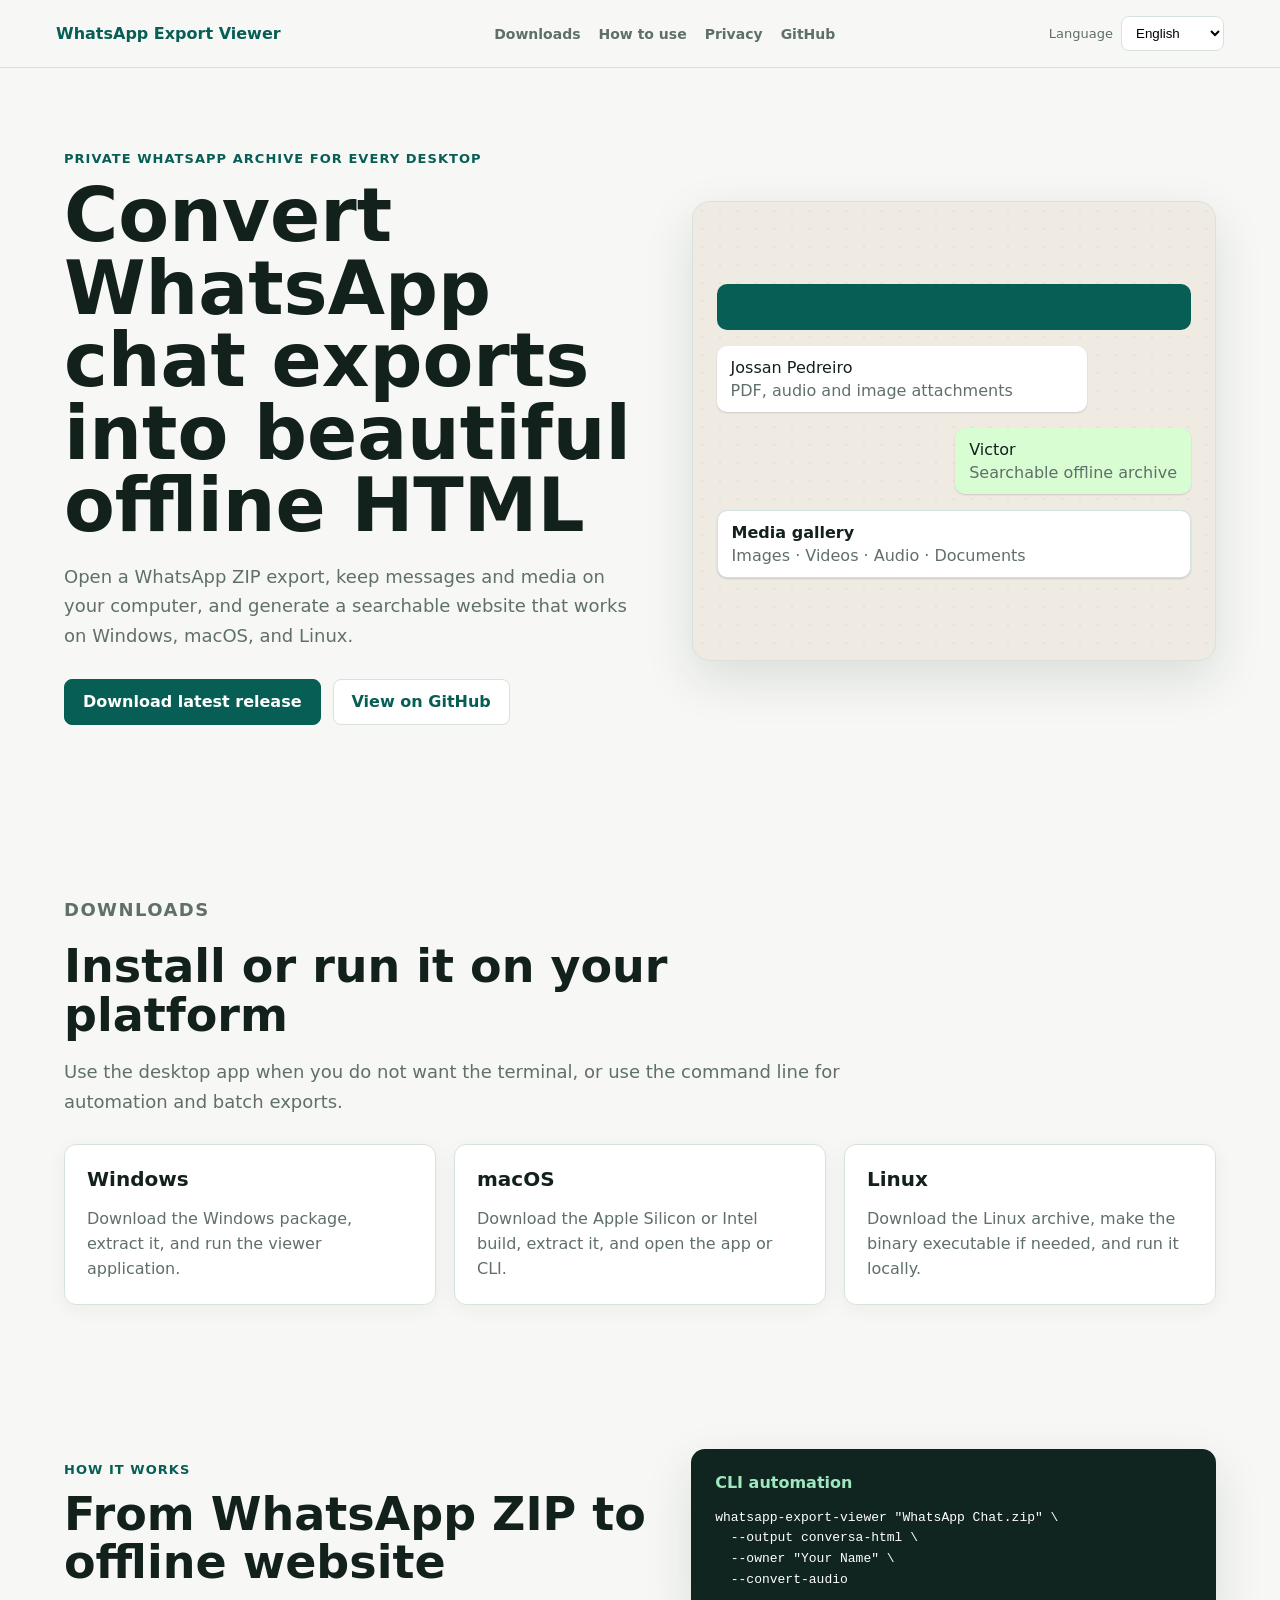
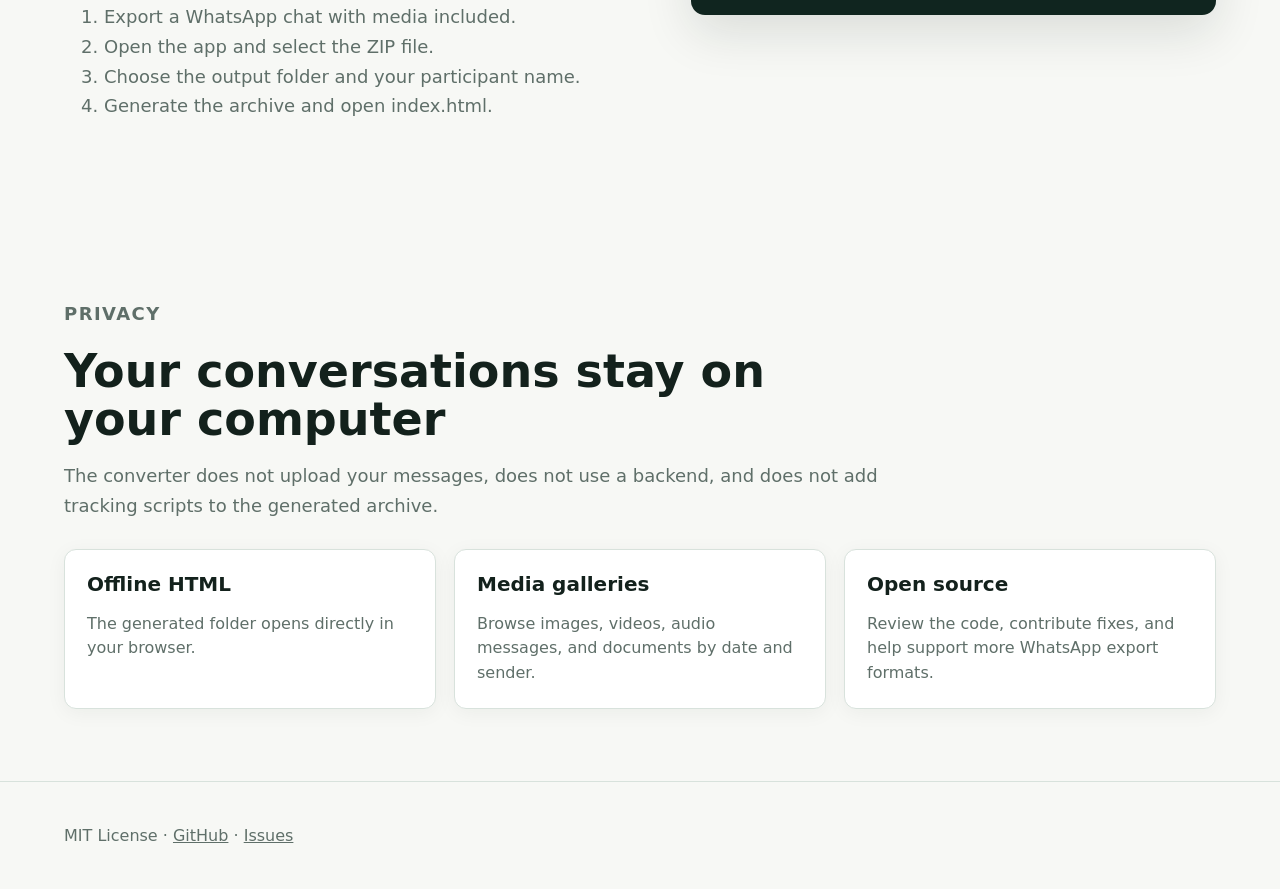
==== docs/index.html @ 4d86e49b "feat: add website gui and semantic releases" ====
<!doctype html>
<html lang="en">
<head>
  <meta charset="utf-8">
  <meta name="viewport" content="width=device-width, initial-scale=1">
  <title>WhatsApp Export Viewer - Offline WhatsApp Chat to HTML Converter</title>
  <meta name="description" content="Convert WhatsApp ZIP chat exports into private, searchable, offline HTML archives with media galleries for Windows, macOS, and Linux.">
  <meta name="keywords" content="WhatsApp export viewer, WhatsApp chat to HTML, offline WhatsApp archive, WhatsApp backup viewer, convert WhatsApp chat, visualizador exportação WhatsApp, conversor WhatsApp HTML, visor exportaciones WhatsApp">
  <meta property="og:title" content="WhatsApp Export Viewer">
  <meta property="og:description" content="Private offline WhatsApp chat export viewer for Windows, macOS, and Linux.">
  <meta property="og:type" content="website">
  <meta property="og:url" content="https://victorcechinel.github.io/whatsapp-export-viewer/">
  <link rel="canonical" href="https://victorcechinel.github.io/whatsapp-export-viewer/">
  <link rel="alternate" hreflang="en" href="https://victorcechinel.github.io/whatsapp-export-viewer/?lang=en">
  <link rel="alternate" hreflang="pt-BR" href="https://victorcechinel.github.io/whatsapp-export-viewer/?lang=pt-BR">
  <link rel="alternate" hreflang="es" href="https://victorcechinel.github.io/whatsapp-export-viewer/?lang=es">
  <link rel="stylesheet" href="styles.css">
</head>
<body>
  <header class="site-header">
    <a class="brand" href="#hero">WhatsApp Export Viewer</a>
    <nav aria-label="Primary">
      <a href="#downloads" data-i18n="nav_downloads">Downloads</a>
      <a href="#how" data-i18n="nav_how">How to use</a>
      <a href="#privacy" data-i18n="nav_privacy">Privacy</a>
      <a href="https://github.com/victorcechinel/whatsapp-export-viewer">GitHub</a>
    </nav>
    <label class="language-picker">
      <span data-i18n="language">Language</span>
      <select id="language">
        <option value="en">English</option>
        <option value="pt-BR">Português</option>
        <option value="es">Español</option>
      </select>
    </label>
  </header>

  <main>
    <section id="hero" class="hero">
      <div class="hero-copy">
        <p class="eyebrow" data-i18n="eyebrow">Private WhatsApp archive for every desktop</p>
        <h1 data-i18n="headline">Convert WhatsApp chat exports into beautiful offline HTML</h1>
        <p data-i18n="subheadline">Open a WhatsApp ZIP export, keep messages and media on your computer, and generate a searchable website that works on Windows, macOS, and Linux.</p>
        <div class="actions">
          <a class="button primary" href="https://github.com/victorcechinel/whatsapp-export-viewer/releases/latest" data-i18n="download_latest">Download latest release</a>
          <a class="button" href="https://github.com/victorcechinel/whatsapp-export-viewer" data-i18n="view_github">View on GitHub</a>
        </div>
      </div>
      <div class="preview" aria-label="Application preview">
        <div class="phone-bar"></div>
        <div class="bubble in">Jossan Pedreiro<br><span>PDF, audio and image attachments</span></div>
        <div class="bubble out">Victor<br><span>Searchable offline archive</span></div>
        <div class="gallery-card">
          <strong data-i18n="preview_gallery">Media gallery</strong>
          <span>Images · Videos · Audio · Documents</span>
        </div>
      </div>
    </section>

    <section id="downloads" class="section">
      <div class="section-heading">
        <p class="eyebrow" data-i18n="downloads_eyebrow">Downloads</p>
        <h2 data-i18n="downloads_title">Install or run it on your platform</h2>
        <p data-i18n="downloads_text">Use the desktop app when you do not want the terminal, or use the command line for automation and batch exports.</p>
      </div>
      <div class="cards">
        <a class="card" href="https://github.com/victorcechinel/whatsapp-export-viewer/releases/latest">
          <h3>Windows</h3>
          <p data-i18n="windows_text">Download the Windows package, extract it, and run the viewer application.</p>
        </a>
        <a class="card" href="https://github.com/victorcechinel/whatsapp-export-viewer/releases/latest">
          <h3>macOS</h3>
          <p data-i18n="mac_text">Download the Apple Silicon or Intel build, extract it, and open the app or CLI.</p>
        </a>
        <a class="card" href="https://github.com/victorcechinel/whatsapp-export-viewer/releases/latest">
          <h3>Linux</h3>
          <p data-i18n="linux_text">Download the Linux archive, make the binary executable if needed, and run it locally.</p>
        </a>
      </div>
    </section>

    <section id="how" class="section split">
      <div>
        <p class="eyebrow" data-i18n="how_eyebrow">How it works</p>
        <h2 data-i18n="how_title">From WhatsApp ZIP to offline website</h2>
        <ol>
          <li data-i18n="step1">Export a WhatsApp chat with media included.</li>
          <li data-i18n="step2">Open the app and select the ZIP file.</li>
          <li data-i18n="step3">Choose the output folder and your participant name.</li>
          <li data-i18n="step4">Generate the archive and open index.html.</li>
        </ol>
      </div>
      <div class="code-card">
        <span data-i18n="cli_title">CLI automation</span>
        <pre><code>whatsapp-export-viewer "WhatsApp Chat.zip" \
  --output conversa-html \
  --owner "Your Name" \
  --convert-audio</code></pre>
      </div>
    </section>

    <section id="privacy" class="section">
      <div class="section-heading">
        <p class="eyebrow" data-i18n="privacy_eyebrow">Privacy</p>
        <h2 data-i18n="privacy_title">Your conversations stay on your computer</h2>
        <p data-i18n="privacy_text">The converter does not upload your messages, does not use a backend, and does not add tracking scripts to the generated archive.</p>
      </div>
      <div class="cards">
        <div class="card"><h3 data-i18n="offline_title">Offline HTML</h3><p data-i18n="offline_text">The generated folder opens directly in your browser.</p></div>
        <div class="card"><h3 data-i18n="media_title">Media galleries</h3><p data-i18n="media_text">Browse images, videos, audio messages, and documents by date and sender.</p></div>
        <div class="card"><h3 data-i18n="opensource_title">Open source</h3><p data-i18n="opensource_text">Review the code, contribute fixes, and help support more WhatsApp export formats.</p></div>
      </div>
    </section>
  </main>

  <footer>
    <p>MIT License · <a href="https://github.com/victorcechinel/whatsapp-export-viewer">GitHub</a> · <a href="https://github.com/victorcechinel/whatsapp-export-viewer/issues">Issues</a></p>
  </footer>

  <script src="site.js"></script>
</body>
</html>
---- docs/styles.css ----
:root {
  --bg: #f7f8f5;
  --panel: #ffffff;
  --text: #13211c;
  --muted: #5f6f69;
  --green: #075e54;
  --mint: #d9fdd3;
  --line: #d8e2dc;
  --shadow: 0 18px 50px rgba(19, 33, 28, .12);
}

* { box-sizing: border-box; }
body { margin: 0; background: var(--bg); color: var(--text); font-family: Inter, ui-sans-serif, system-ui, -apple-system, BlinkMacSystemFont, "Segoe UI", sans-serif; }
a { color: inherit; }
.site-header { position: sticky; top: 0; z-index: 2; display: flex; align-items: center; gap: 24px; justify-content: space-between; padding: 16px min(5vw, 56px); background: rgba(247, 248, 245, .9); backdrop-filter: blur(14px); border-bottom: 1px solid var(--line); }
.brand { font-weight: 800; color: var(--green); text-decoration: none; white-space: nowrap; }
nav { display: flex; gap: 18px; flex-wrap: wrap; justify-content: center; }
nav a { text-decoration: none; color: var(--muted); font-weight: 650; font-size: 14px; }
.language-picker { display: flex; align-items: center; gap: 8px; color: var(--muted); font-size: 13px; }
select { border: 1px solid var(--line); background: white; border-radius: 8px; padding: 8px 10px; }
.hero { min-height: 680px; display: grid; grid-template-columns: minmax(0, 1.05fr) minmax(320px, .95fr); gap: 48px; align-items: center; padding: 70px min(5vw, 72px) 80px; }
.hero-copy { max-width: 760px; }
.eyebrow { color: var(--green); text-transform: uppercase; letter-spacing: .08em; font-weight: 800; font-size: 13px; }
h1 { font-size: clamp(42px, 6vw, 74px); line-height: .98; margin: 12px 0 20px; letter-spacing: 0; }
h2 { font-size: clamp(30px, 4vw, 46px); line-height: 1.05; margin: 8px 0 14px; }
h3 { margin: 0 0 8px; font-size: 20px; }
.hero p:not(.eyebrow), .section-heading p, li { color: var(--muted); font-size: 18px; line-height: 1.65; }
.actions { display: flex; gap: 12px; flex-wrap: wrap; margin-top: 28px; }
.button { display: inline-flex; align-items: center; justify-content: center; min-height: 46px; border-radius: 8px; padding: 0 18px; border: 1px solid var(--line); background: white; color: var(--green); text-decoration: none; font-weight: 800; }
.button.primary { background: var(--green); color: white; border-color: var(--green); }
.preview { background: #efeae2; border: 1px solid var(--line); border-radius: 18px; min-height: 460px; padding: 24px; box-shadow: var(--shadow); display: grid; gap: 16px; align-content: center; background-image: radial-gradient(rgba(0,0,0,.04) 1px, transparent 1px); background-size: 18px 18px; }
.phone-bar { height: 46px; border-radius: 10px; background: #075e54; }
.bubble, .gallery-card { border-radius: 10px; box-shadow: 0 1px 2px rgba(0,0,0,.14); padding: 12px 14px; max-width: 78%; background: white; }
.bubble span, .gallery-card span { display: block; color: var(--muted); margin-top: 4px; }
.bubble.out { justify-self: end; background: var(--mint); }
.gallery-card { max-width: 100%; border: 1px solid rgba(7,94,84,.18); }
.section { padding: 72px min(5vw, 72px); }
.section-heading { max-width: 820px; margin-bottom: 28px; }
.cards { display: grid; grid-template-columns: repeat(3, minmax(0, 1fr)); gap: 18px; }
.card { display: block; background: var(--panel); border: 1px solid var(--line); border-radius: 12px; padding: 22px; text-decoration: none; box-shadow: 0 4px 20px rgba(19,33,28,.05); }
.card p { color: var(--muted); line-height: 1.55; margin-bottom: 0; }
.split { display: grid; grid-template-columns: minmax(0, 1fr) minmax(320px, .9fr); gap: 44px; align-items: start; }
.code-card { background: #10251f; color: white; border-radius: 14px; padding: 24px; box-shadow: var(--shadow); overflow: auto; }
.code-card span { color: #9fe7c0; font-weight: 800; }
pre { margin: 16px 0 0; white-space: pre-wrap; line-height: 1.6; }
footer { border-top: 1px solid var(--line); padding: 28px min(5vw, 72px); color: var(--muted); }

@media (max-width: 880px) {
  .site-header { align-items: flex-start; flex-direction: column; gap: 12px; }
  .hero, .split, .cards { grid-template-columns: 1fr; }
  .hero { padding-top: 44px; }
}
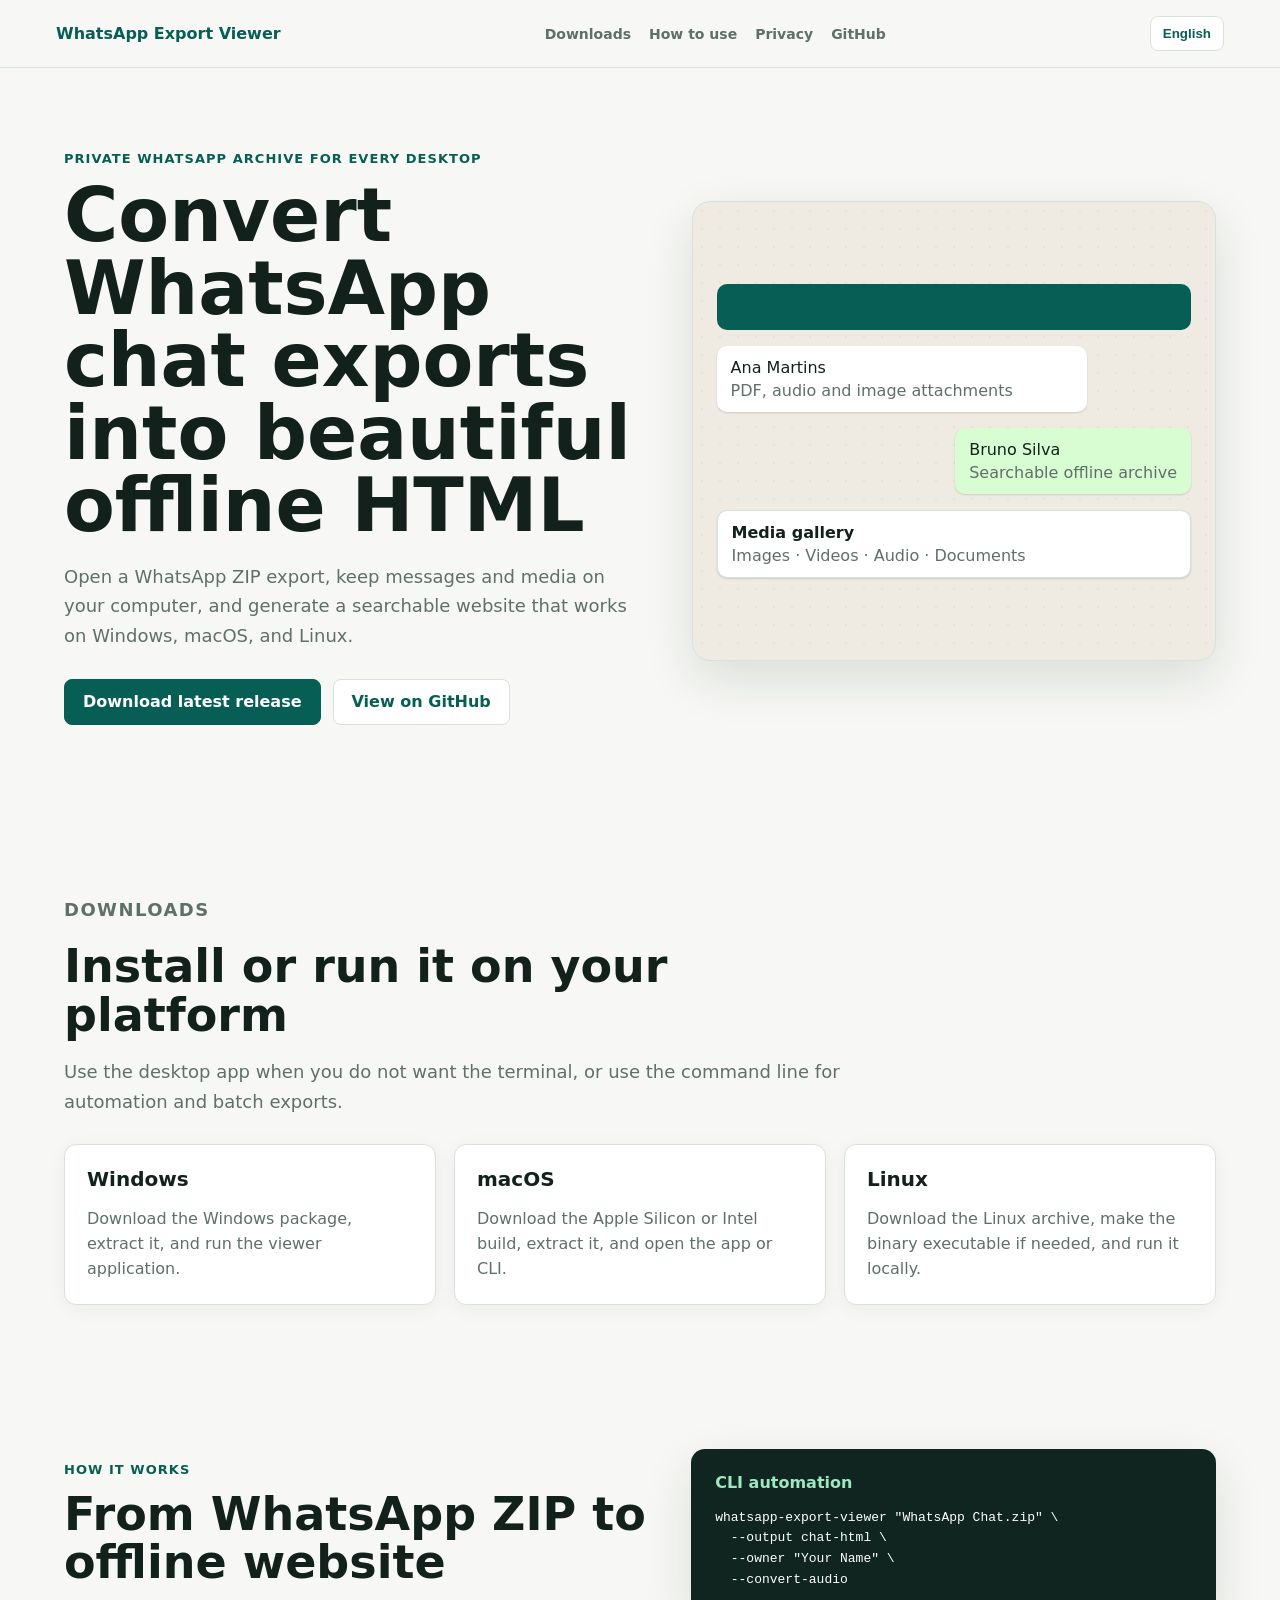
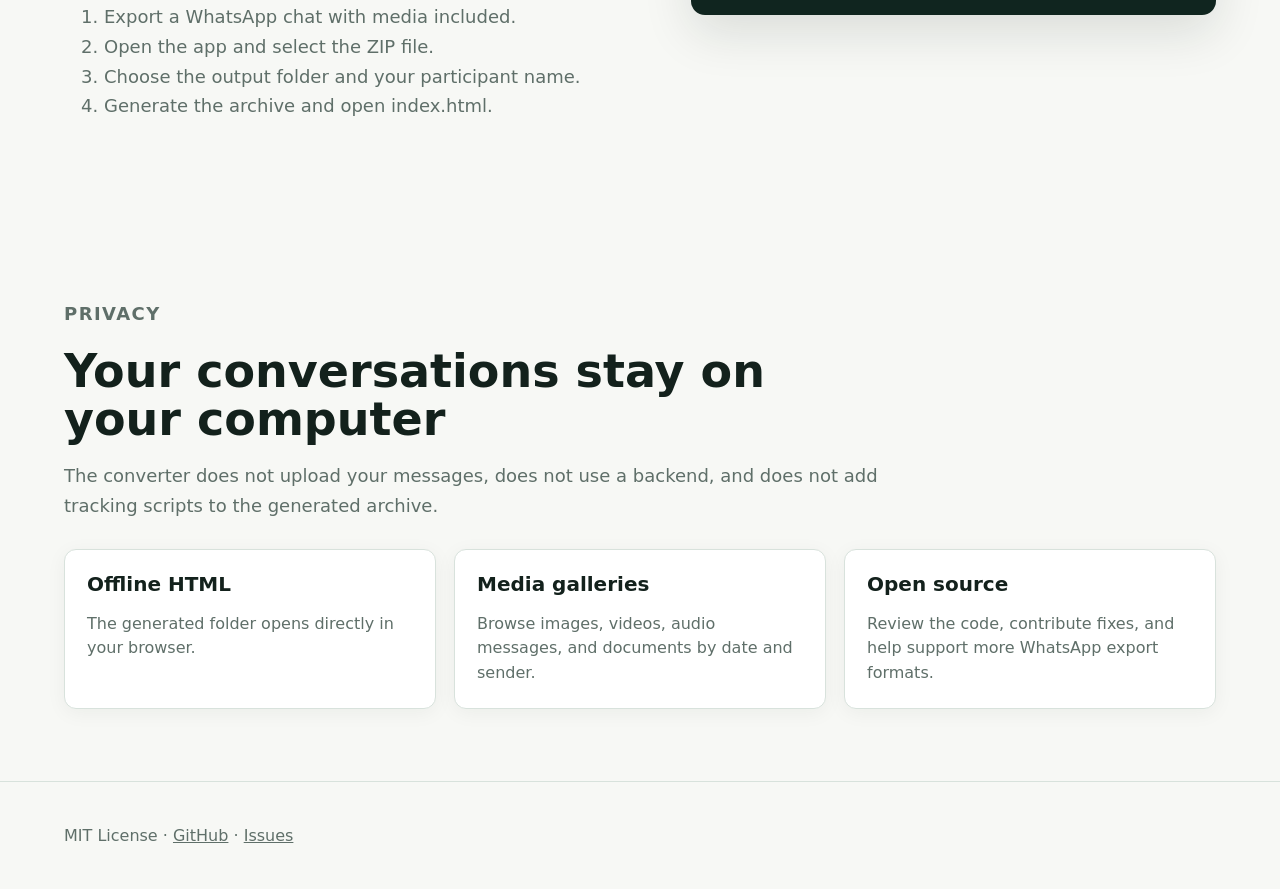
==== commit 40060bbc: "ci: refine PR checks and release flow" ====
--- a/docs/index.html
+++ b/docs/index.html
@@ -3,121 +3,25 @@
 <head>
   <meta charset="utf-8">
   <meta name="viewport" content="width=device-width, initial-scale=1">
-  <title>WhatsApp Export Viewer - Offline WhatsApp Chat to HTML Converter</title>
-  <meta name="description" content="Convert WhatsApp ZIP chat exports into private, searchable, offline HTML archives with media galleries for Windows, macOS, and Linux.">
-  <meta name="keywords" content="WhatsApp export viewer, WhatsApp chat to HTML, offline WhatsApp archive, WhatsApp backup viewer, convert WhatsApp chat, visualizador exportação WhatsApp, conversor WhatsApp HTML, visor exportaciones WhatsApp">
-  <meta property="og:title" content="WhatsApp Export Viewer">
-  <meta property="og:description" content="Private offline WhatsApp chat export viewer for Windows, macOS, and Linux.">
-  <meta property="og:type" content="website">
-  <meta property="og:url" content="https://victorcechinel.github.io/whatsapp-export-viewer/">
+  <title>WhatsApp Export Viewer</title>
+  <meta name="description" content="Choose your language for WhatsApp Export Viewer, a private offline WhatsApp chat to HTML converter for Windows, macOS, and Linux.">
   <link rel="canonical" href="https://victorcechinel.github.io/whatsapp-export-viewer/">
-  <link rel="alternate" hreflang="en" href="https://victorcechinel.github.io/whatsapp-export-viewer/?lang=en">
-  <link rel="alternate" hreflang="pt-BR" href="https://victorcechinel.github.io/whatsapp-export-viewer/?lang=pt-BR">
-  <link rel="alternate" hreflang="es" href="https://victorcechinel.github.io/whatsapp-export-viewer/?lang=es">
+  <link rel="alternate" hreflang="en" href="https://victorcechinel.github.io/whatsapp-export-viewer/en/">
+  <link rel="alternate" hreflang="pt-BR" href="https://victorcechinel.github.io/whatsapp-export-viewer/pt-BR/">
+  <link rel="alternate" hreflang="es" href="https://victorcechinel.github.io/whatsapp-export-viewer/es/">
+  <link rel="alternate" hreflang="x-default" href="https://victorcechinel.github.io/whatsapp-export-viewer/en/">
   <link rel="stylesheet" href="styles.css">
+  <script>
+    const lang = (navigator.language || "en").toLowerCase();
+    const target = lang.startsWith("pt") ? "pt-BR/index.html" : lang.startsWith("es") ? "es/index.html" : "en/index.html";
+    window.location.replace(target);
+  </script>
 </head>
 <body>
-  <header class="site-header">
-    <a class="brand" href="#hero">WhatsApp Export Viewer</a>
-    <nav aria-label="Primary">
-      <a href="#downloads" data-i18n="nav_downloads">Downloads</a>
-      <a href="#how" data-i18n="nav_how">How to use</a>
-      <a href="#privacy" data-i18n="nav_privacy">Privacy</a>
-      <a href="https://github.com/victorcechinel/whatsapp-export-viewer">GitHub</a>
-    </nav>
-    <label class="language-picker">
-      <span data-i18n="language">Language</span>
-      <select id="language">
-        <option value="en">English</option>
-        <option value="pt-BR">Português</option>
-        <option value="es">Español</option>
-      </select>
-    </label>
-  </header>
-
-  <main>
-    <section id="hero" class="hero">
-      <div class="hero-copy">
-        <p class="eyebrow" data-i18n="eyebrow">Private WhatsApp archive for every desktop</p>
-        <h1 data-i18n="headline">Convert WhatsApp chat exports into beautiful offline HTML</h1>
-        <p data-i18n="subheadline">Open a WhatsApp ZIP export, keep messages and media on your computer, and generate a searchable website that works on Windows, macOS, and Linux.</p>
-        <div class="actions">
-          <a class="button primary" href="https://github.com/victorcechinel/whatsapp-export-viewer/releases/latest" data-i18n="download_latest">Download latest release</a>
-          <a class="button" href="https://github.com/victorcechinel/whatsapp-export-viewer" data-i18n="view_github">View on GitHub</a>
-        </div>
-      </div>
-      <div class="preview" aria-label="Application preview">
-        <div class="phone-bar"></div>
-        <div class="bubble in">Jossan Pedreiro<br><span>PDF, audio and image attachments</span></div>
-        <div class="bubble out">Victor<br><span>Searchable offline archive</span></div>
-        <div class="gallery-card">
-          <strong data-i18n="preview_gallery">Media gallery</strong>
-          <span>Images · Videos · Audio · Documents</span>
-        </div>
-      </div>
-    </section>
-
-    <section id="downloads" class="section">
-      <div class="section-heading">
-        <p class="eyebrow" data-i18n="downloads_eyebrow">Downloads</p>
-        <h2 data-i18n="downloads_title">Install or run it on your platform</h2>
-        <p data-i18n="downloads_text">Use the desktop app when you do not want the terminal, or use the command line for automation and batch exports.</p>
-      </div>
-      <div class="cards">
-        <a class="card" href="https://github.com/victorcechinel/whatsapp-export-viewer/releases/latest">
-          <h3>Windows</h3>
-          <p data-i18n="windows_text">Download the Windows package, extract it, and run the viewer application.</p>
-        </a>
-        <a class="card" href="https://github.com/victorcechinel/whatsapp-export-viewer/releases/latest">
-          <h3>macOS</h3>
-          <p data-i18n="mac_text">Download the Apple Silicon or Intel build, extract it, and open the app or CLI.</p>
-        </a>
-        <a class="card" href="https://github.com/victorcechinel/whatsapp-export-viewer/releases/latest">
-          <h3>Linux</h3>
-          <p data-i18n="linux_text">Download the Linux archive, make the binary executable if needed, and run it locally.</p>
-        </a>
-      </div>
-    </section>
-
-    <section id="how" class="section split">
-      <div>
-        <p class="eyebrow" data-i18n="how_eyebrow">How it works</p>
-        <h2 data-i18n="how_title">From WhatsApp ZIP to offline website</h2>
-        <ol>
-          <li data-i18n="step1">Export a WhatsApp chat with media included.</li>
-          <li data-i18n="step2">Open the app and select the ZIP file.</li>
-          <li data-i18n="step3">Choose the output folder and your participant name.</li>
-          <li data-i18n="step4">Generate the archive and open index.html.</li>
-        </ol>
-      </div>
-      <div class="code-card">
-        <span data-i18n="cli_title">CLI automation</span>
-        <pre><code>whatsapp-export-viewer "WhatsApp Chat.zip" \
-  --output conversa-html \
-  --owner "Your Name" \
-  --convert-audio</code></pre>
-      </div>
-    </section>
-
-    <section id="privacy" class="section">
-      <div class="section-heading">
-        <p class="eyebrow" data-i18n="privacy_eyebrow">Privacy</p>
-        <h2 data-i18n="privacy_title">Your conversations stay on your computer</h2>
-        <p data-i18n="privacy_text">The converter does not upload your messages, does not use a backend, and does not add tracking scripts to the generated archive.</p>
-      </div>
-      <div class="cards">
-        <div class="card"><h3 data-i18n="offline_title">Offline HTML</h3><p data-i18n="offline_text">The generated folder opens directly in your browser.</p></div>
-        <div class="card"><h3 data-i18n="media_title">Media galleries</h3><p data-i18n="media_text">Browse images, videos, audio messages, and documents by date and sender.</p></div>
-        <div class="card"><h3 data-i18n="opensource_title">Open source</h3><p data-i18n="opensource_text">Review the code, contribute fixes, and help support more WhatsApp export formats.</p></div>
-      </div>
-    </section>
+  <main class="redirect">
+    <h1>WhatsApp Export Viewer</h1>
+    <p>Choose your language:</p>
+    <p><a class="button primary" href="en/">English</a> <a class="button" href="pt-BR/">Português</a> <a class="button" href="es/">Español</a></p>
   </main>
-
-  <footer>
-    <p>MIT License · <a href="https://github.com/victorcechinel/whatsapp-export-viewer">GitHub</a> · <a href="https://github.com/victorcechinel/whatsapp-export-viewer/issues">Issues</a></p>
-  </footer>
-
-  <script src="site.js"></script>
 </body>
 </html>
-
--- a/docs/styles.css
+++ b/docs/styles.css
@@ -16,8 +16,13 @@
 .brand { font-weight: 800; color: var(--green); text-decoration: none; white-space: nowrap; }
 nav { display: flex; gap: 18px; flex-wrap: wrap; justify-content: center; }
 nav a { text-decoration: none; color: var(--muted); font-weight: 650; font-size: 14px; }
-.language-picker { display: flex; align-items: center; gap: 8px; color: var(--muted); font-size: 13px; }
-select { border: 1px solid var(--line); background: white; border-radius: 8px; padding: 8px 10px; }
+.language-menu { position: relative; }
+.language-menu button { border: 1px solid var(--line); background: white; border-radius: 8px; padding: 9px 12px; color: var(--green); font-weight: 800; cursor: pointer; }
+.language-options { display: none; position: absolute; right: 0; top: calc(100% + 8px); min-width: 150px; padding: 6px; background: white; border: 1px solid var(--line); border-radius: 10px; box-shadow: var(--shadow); }
+.language-menu.open .language-options { display: grid; gap: 4px; }
+.language-options a { padding: 9px 10px; border-radius: 7px; text-decoration: none; color: var(--text); font-weight: 700; }
+.language-options a:hover { background: #eef6f2; }
+.redirect { min-height: 100vh; display: grid; place-content: center; text-align: center; padding: 24px; }
 .hero { min-height: 680px; display: grid; grid-template-columns: minmax(0, 1.05fr) minmax(320px, .95fr); gap: 48px; align-items: center; padding: 70px min(5vw, 72px) 80px; }
 .hero-copy { max-width: 760px; }
 .eyebrow { color: var(--green); text-transform: uppercase; letter-spacing: .08em; font-weight: 800; font-size: 13px; }
@@ -50,4 +55,3 @@
   .hero, .split, .cards { grid-template-columns: 1fr; }
   .hero { padding-top: 44px; }
 }
-
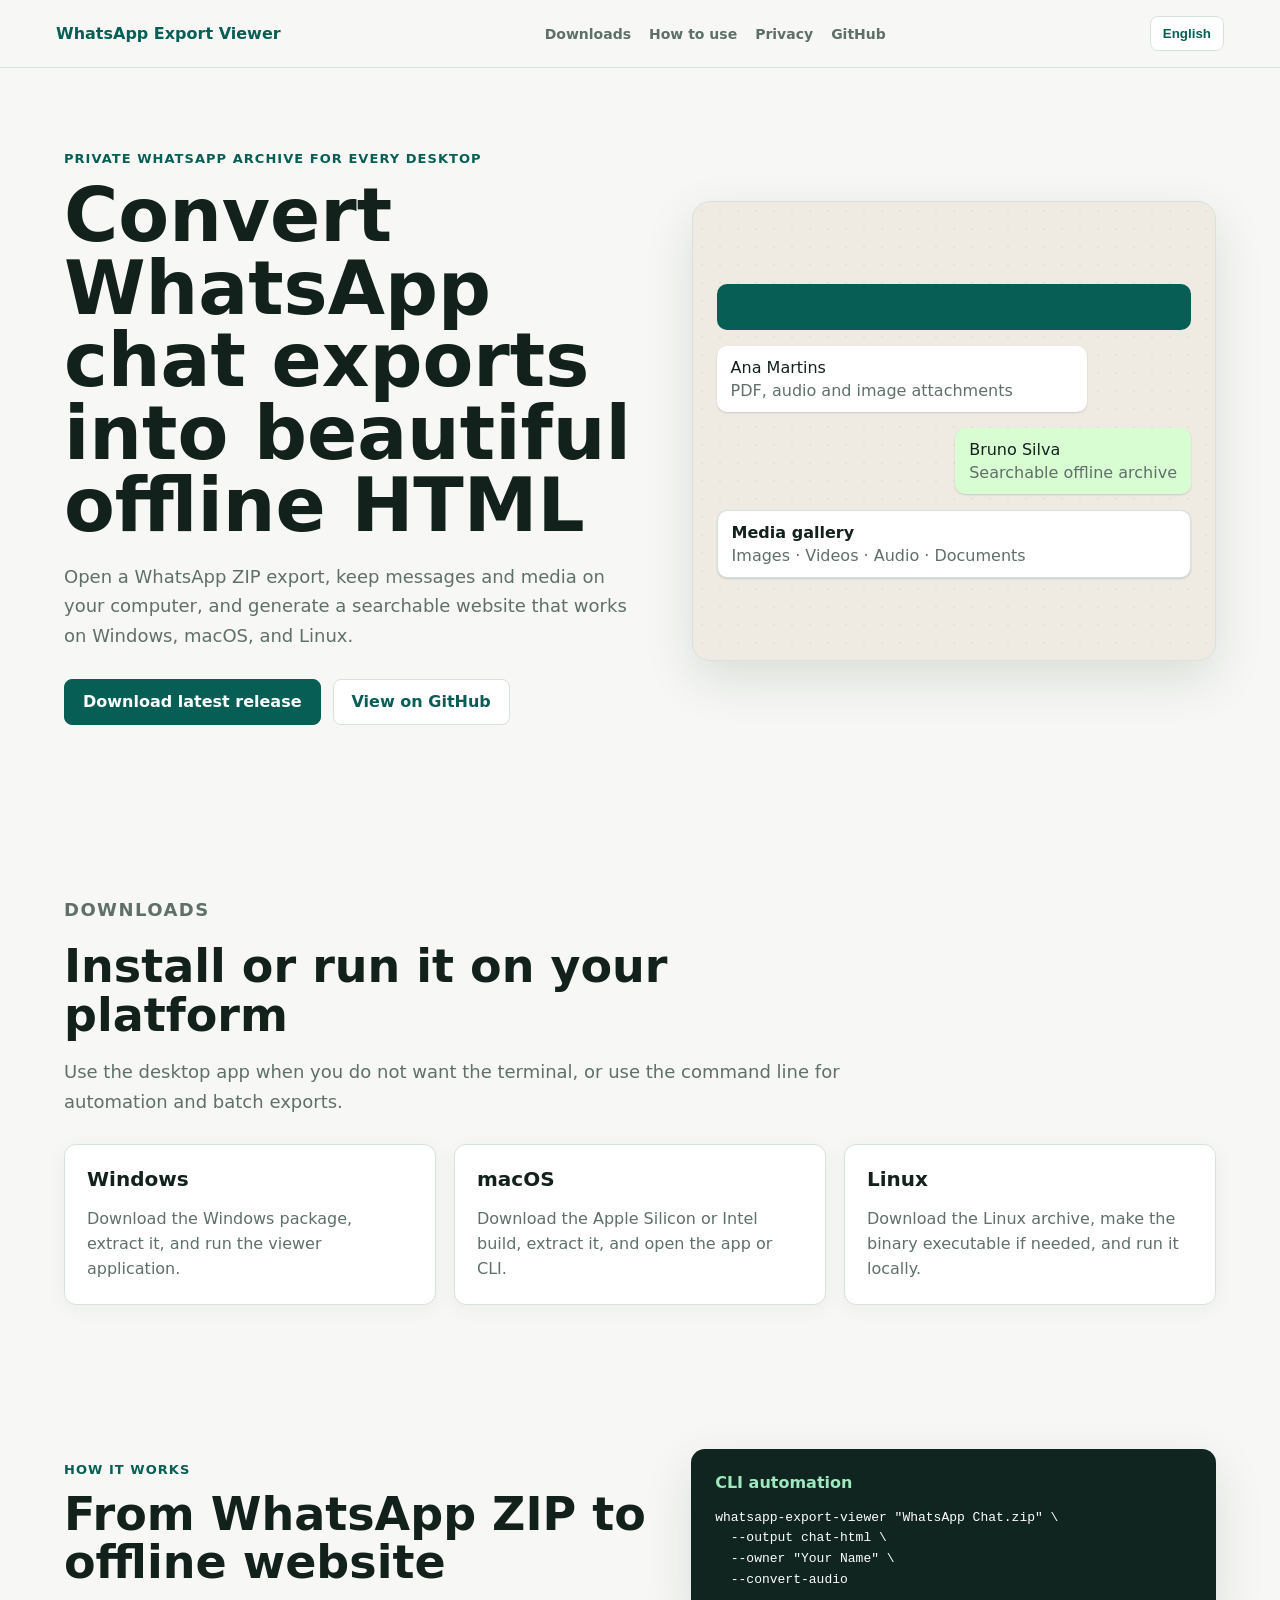
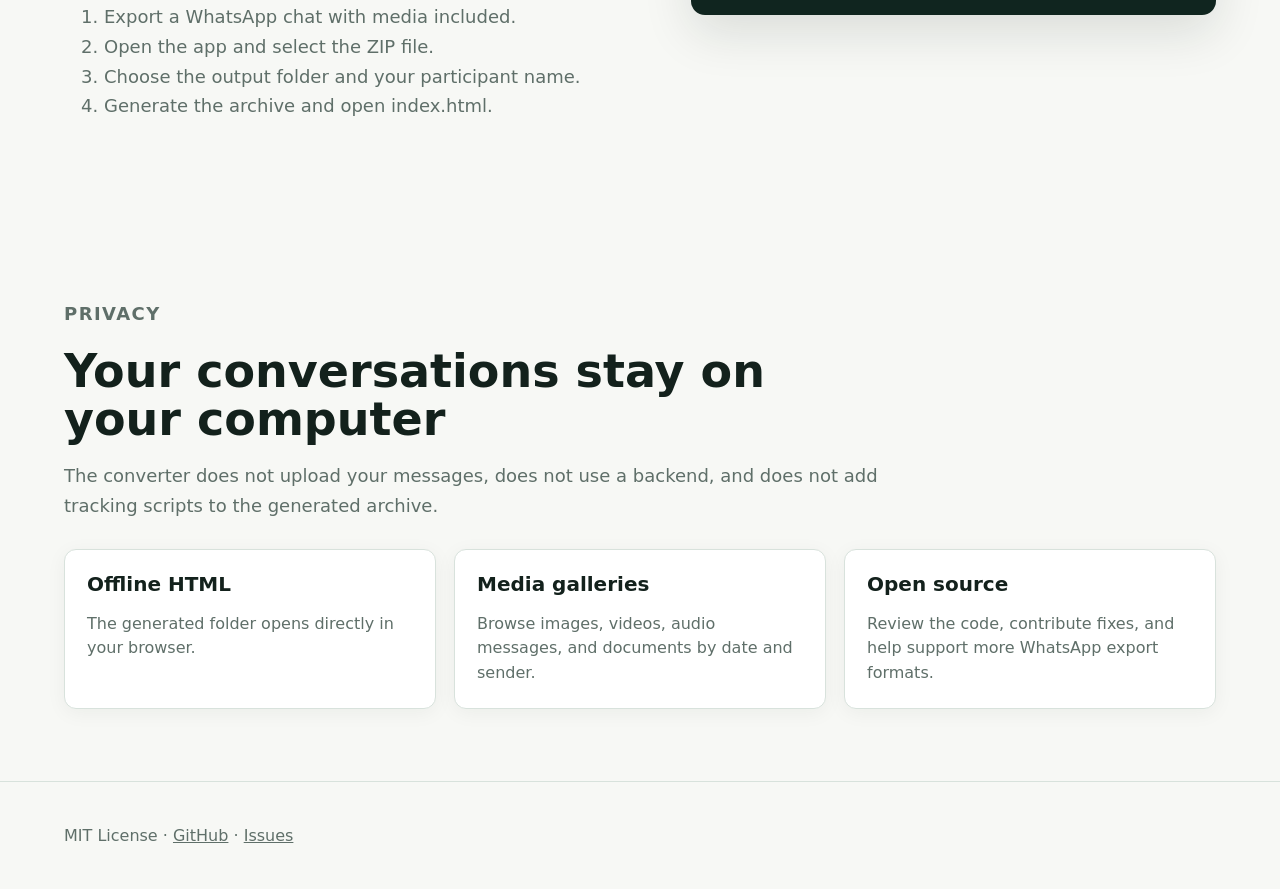
==== commit 40e0e3a9: "test: validate pages language selector" ====
--- a/docs/index.html
+++ b/docs/index.html
@@ -10,6 +10,7 @@
   <link rel="alternate" hreflang="pt-BR" href="https://victorcechinel.github.io/whatsapp-export-viewer/pt-BR/">
   <link rel="alternate" hreflang="es" href="https://victorcechinel.github.io/whatsapp-export-viewer/es/">
   <link rel="alternate" hreflang="x-default" href="https://victorcechinel.github.io/whatsapp-export-viewer/en/">
+  <link rel="icon" href="favicon.svg" type="image/svg+xml">
   <link rel="stylesheet" href="styles.css">
   <script>
     const lang = (navigator.language || "en").toLowerCase();
